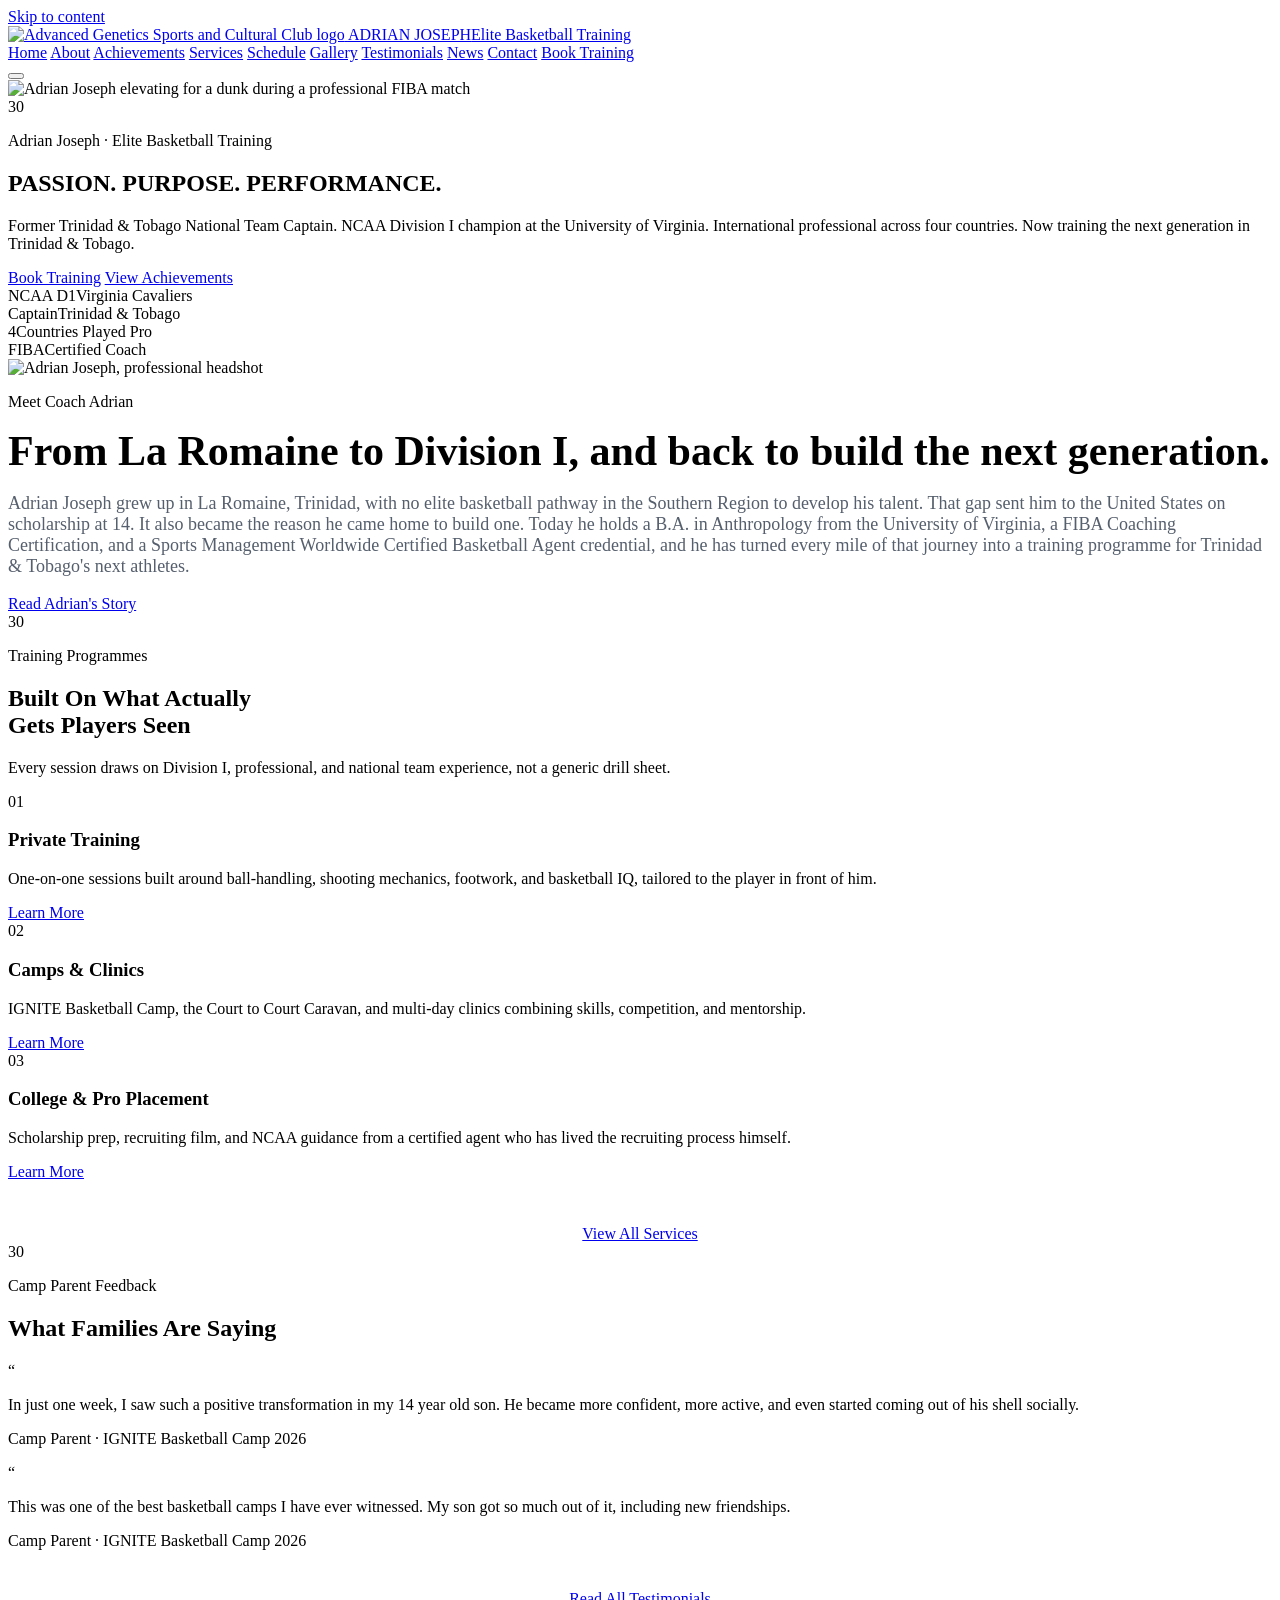
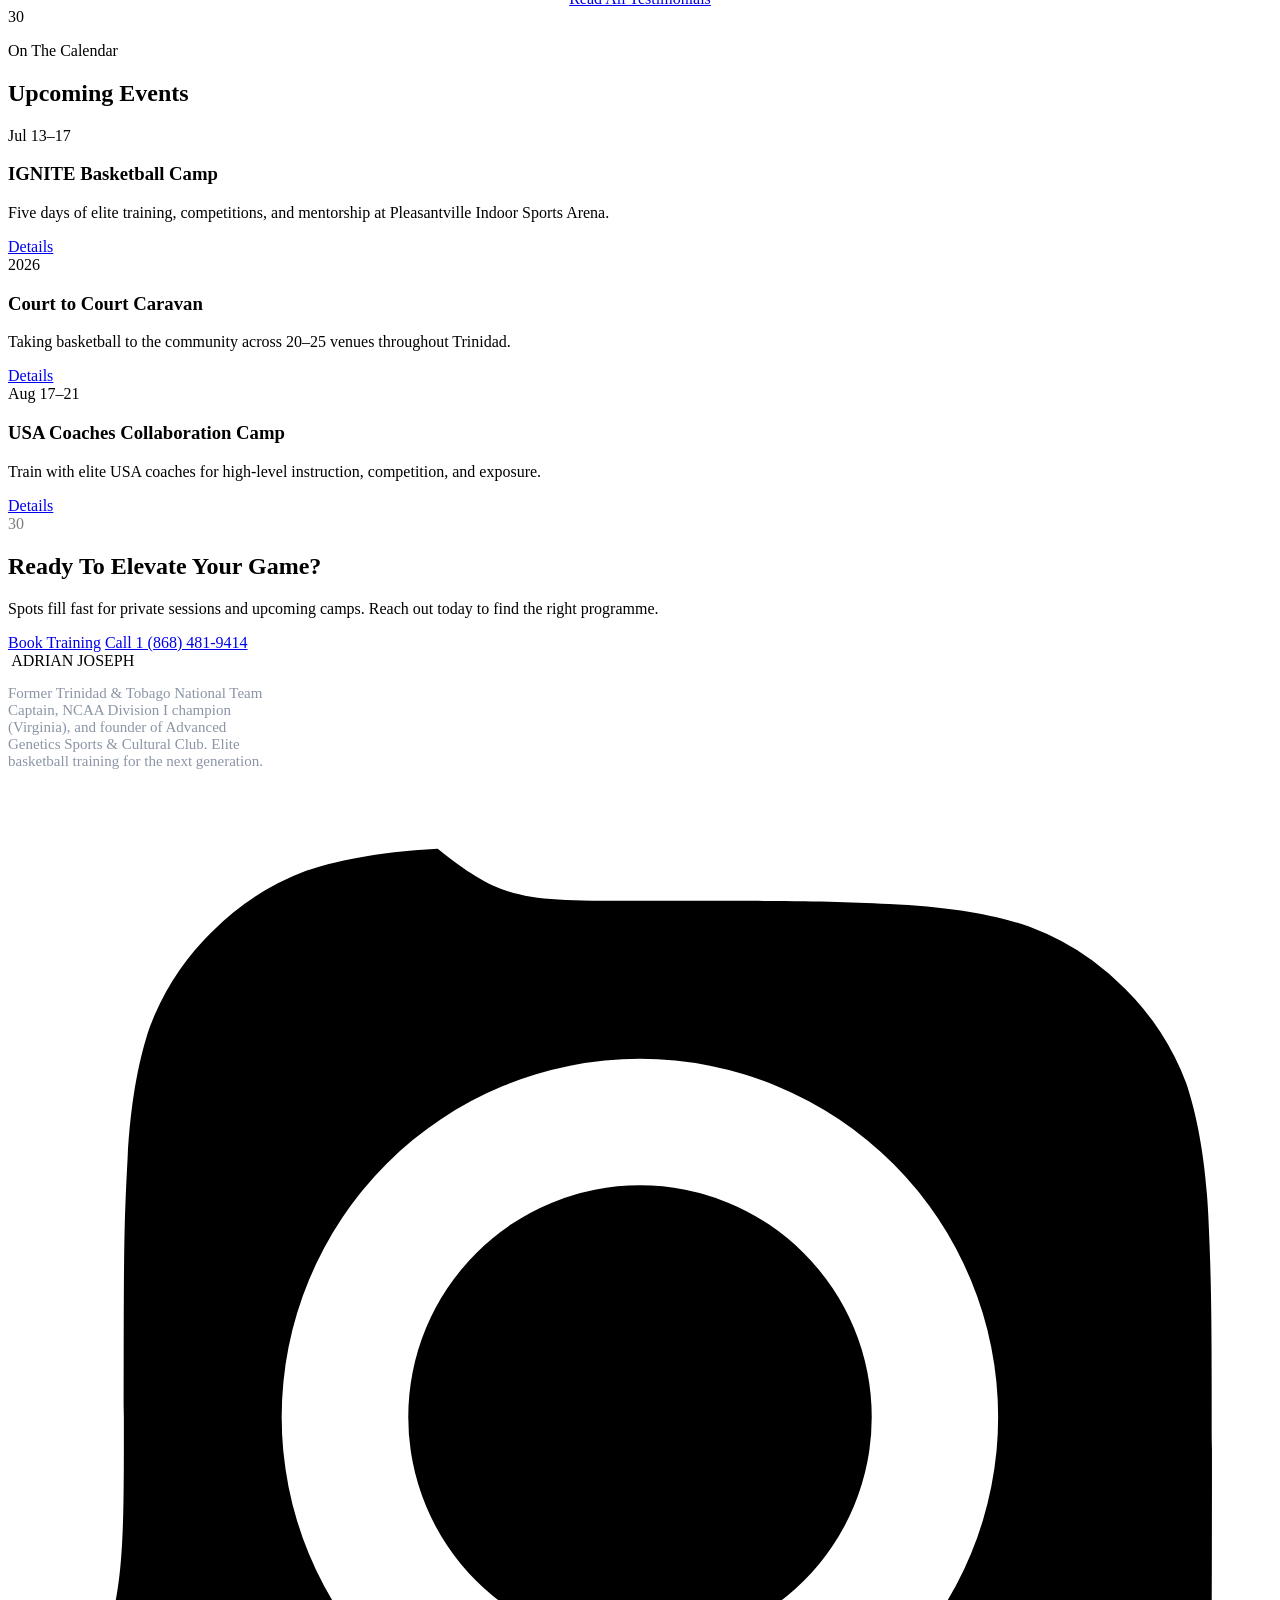
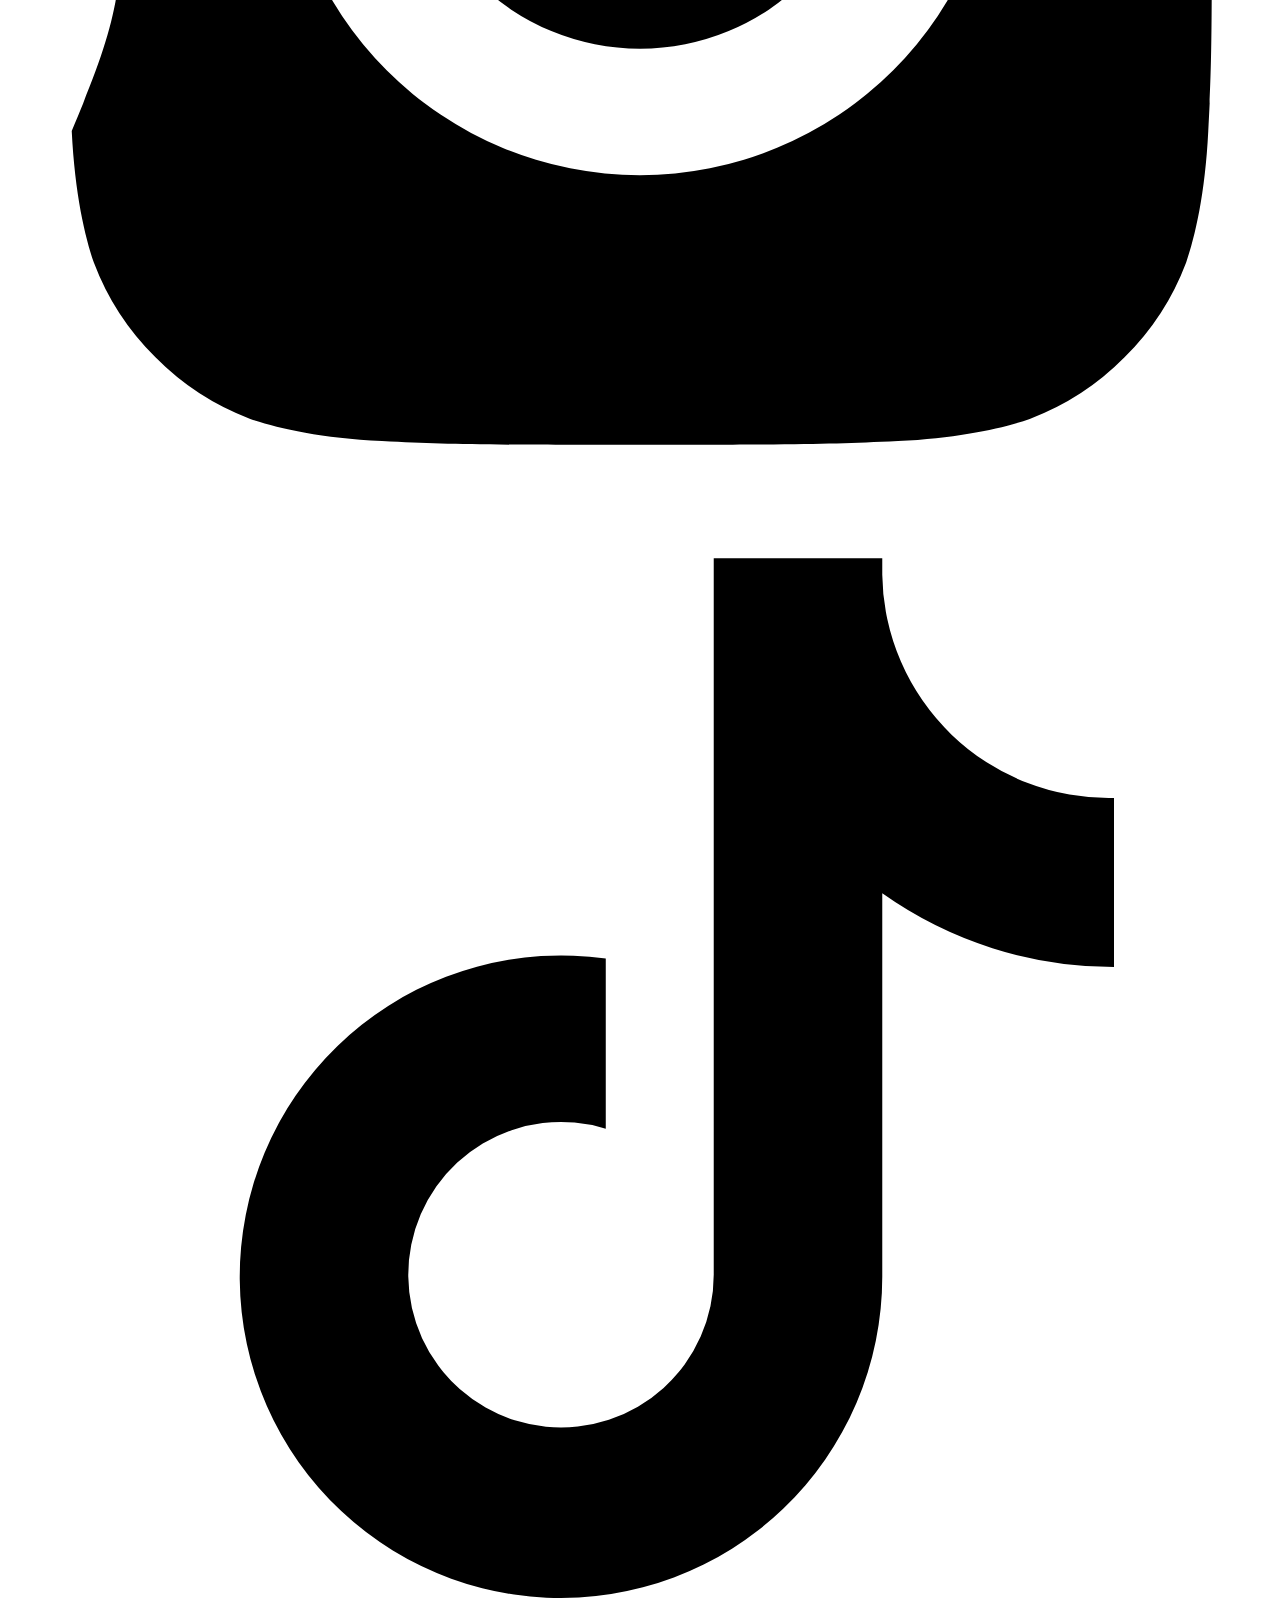
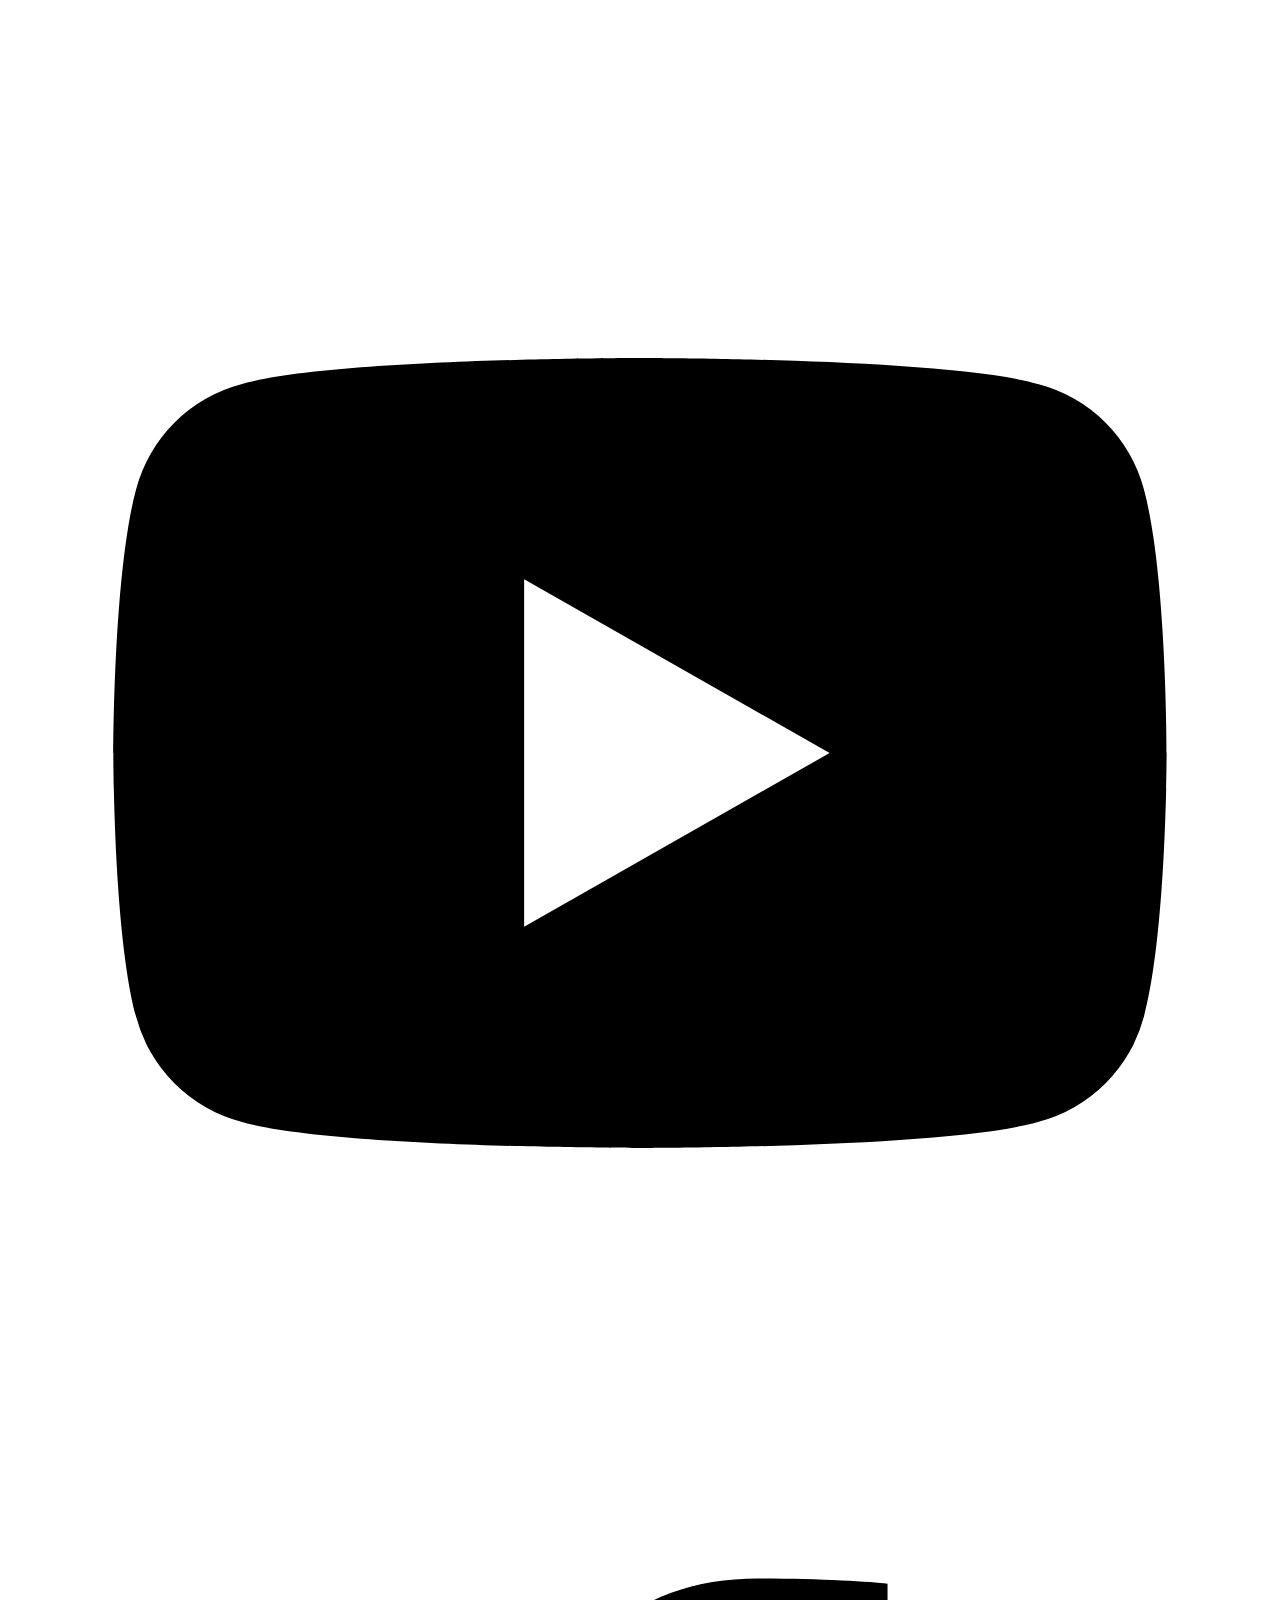
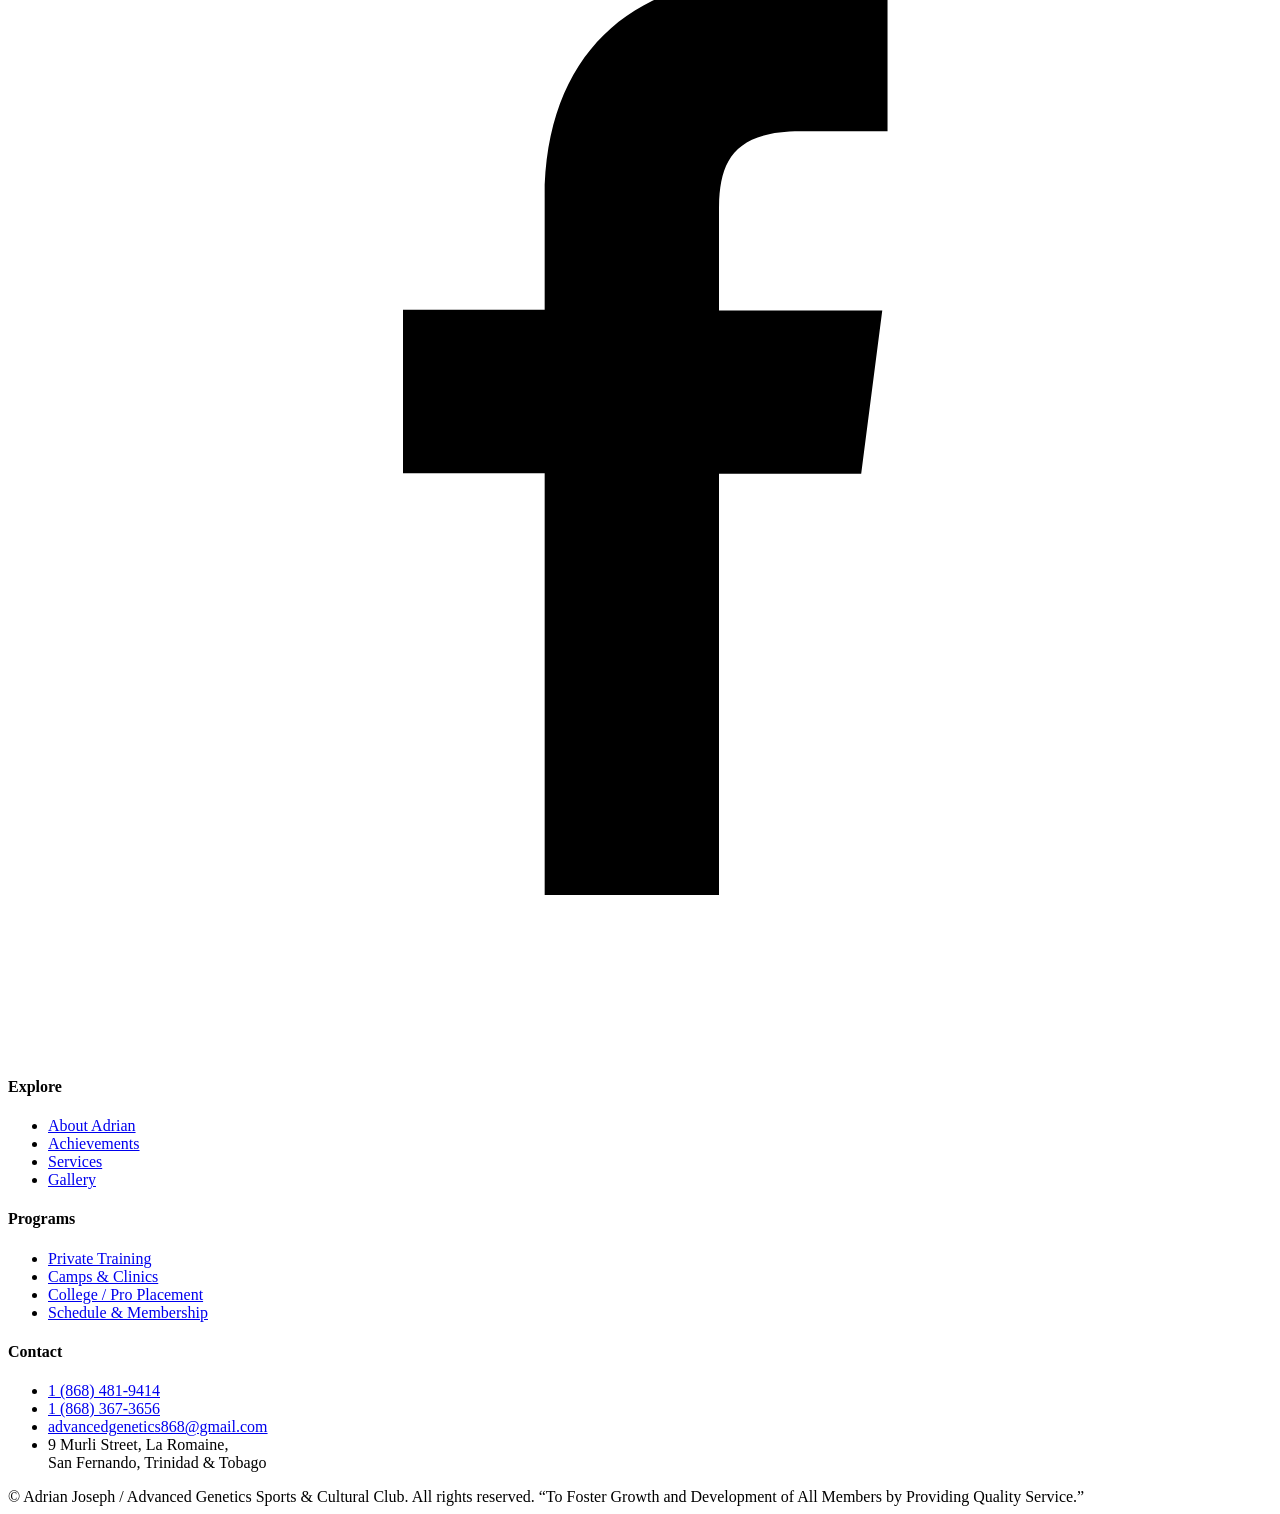
==== index.html @ 74b4dbbd "Add files via upload" ====
<!DOCTYPE html>
<html lang="en">
<head>
<meta charset="UTF-8">
<meta name="viewport" content="width=device-width, initial-scale=1.0">
<title>Home | Adrian Joseph — Elite Basketball Training</title>
<meta name="description" content="Adrian Joseph — former Trinidad & Tobago National Team Captain, NCAA Division I champion, and elite basketball trainer in Trinidad & Tobago. Private training, camps, and college/pro placement.">
<meta property="og:title" content="Home | Adrian Joseph">
<meta property="og:description" content="Adrian Joseph — former Trinidad & Tobago National Team Captain, NCAA Division I champion, and elite basketball trainer in Trinidad & Tobago. Private training, camps, and college/pro placement.">
<meta property="og:image" content="images/hero/hero-main.jpg">
<meta property="og:type" content="website">
<meta name="theme-color" content="#0a1526">
<link rel="icon" type="image/png" href="images/logo/favicon.png">
<link rel="preconnect" href="https://fonts.googleapis.com">
<link rel="preconnect" href="https://fonts.gstatic.com" crossorigin>
<link href="https://fonts.googleapis.com/css2?family=Anton&family=Barlow:wght@400;500;600;700&family=Barlow+Condensed:wght@500;600;700&display=swap" rel="stylesheet">
<link rel="stylesheet" href="css/style.css">
</head>
<body class="">
<a class="skip-link" href="#main">Skip to content</a>
<header class="site-header">
  <nav class="nav">
    <a href="index.html" class="brand">
      <span class="brand-badge"><img src="images/logo/ag-icon.png" alt="Advanced Genetics Sports and Cultural Club logo"></span>
      <span class="brand-text"><span class="name">ADRIAN JOSEPH</span><span class="role">Elite Basketball Training</span></span>
    </a>
    <div class="nav-links">
      <a href="index.html" class="active">Home</a>
<a href="about.html" class="">About</a>
<a href="achievements.html" class="">Achievements</a>
<a href="services.html" class="">Services</a>
<a href="schedule.html" class="">Schedule</a>
<a href="gallery.html" class="">Gallery</a>
<a href="testimonials.html" class="">Testimonials</a>
<a href="news.html" class="">News</a>
<a href="contact.html" class="">Contact</a>

      <a href="contact.html" class="nav-cta">Book Training</a>
    </div>
    <button class="nav-toggle" aria-label="Toggle menu" aria-expanded="false"><span></span><span></span><span></span></button>
  </nav>
</header>

<main id="main">

<section class="hero">
  <div class="hero-media"><img src="images/hero/hero-main.jpg" alt="Adrian Joseph elevating for a dunk during a professional FIBA match" loading="eager"></div>
  <div class="hero-scrim"></div>
  <span class="hero-jersey" aria-hidden="true">30</span>
  <div class="hero-inner">
    <p class="eyebrow hero-eyebrow">Adrian Joseph &middot; Elite Basketball Training</p>
    <h1 class="hero-title">
      <span>PASSION.</span>
      <span>PURPOSE.</span>
      <span>PERFORMANCE.</span>
    </h1>
    <p class="hero-sub">Former Trinidad &amp; Tobago National Team Captain. NCAA Division I champion at the University of Virginia. International professional across four countries. Now training the next generation in Trinidad &amp; Tobago.</p>
    <div class="hero-actions">
      <a href="contact.html" class="btn btn-primary">Book Training</a>
      <a href="achievements.html" class="btn btn-ghost">View Achievements</a>
    </div>
  </div>
</section>

<div class="stat-strip section-dark">
  <div><span class="stat-num">NCAA D1</span><span class="stat-label">Virginia Cavaliers</span></div>
  <div><span class="stat-num">Captain</span><span class="stat-label">Trinidad &amp; Tobago</span></div>
  <div><span class="stat-num">4</span><span class="stat-label">Countries Played Pro</span></div>
  <div><span class="stat-num">FIBA</span><span class="stat-label">Certified Coach</span></div>
</div>

<section class="section section-cream">
  <div class="container">
    <div class="two-col">
      <div class="img-frame reveal">
        <img src="images/profile/headshot.jpg" alt="Adrian Joseph, professional headshot">
      </div>
      <div class="reveal">
        <p class="eyebrow">Meet Coach Adrian</p>
        <h2 style="font-size:clamp(28px,4vw,42px);color:var(--navy);margin:12px 0 18px;">From La Romaine to Division I, and back to build the next generation.</h2>
        <p style="color:#565f6d;font-size:18px;">Adrian Joseph grew up in La Romaine, Trinidad, with no elite basketball pathway in the Southern Region to develop his talent. That gap sent him to the United States on scholarship at 14. It also became the reason he came home to build one. Today he holds a B.A. in Anthropology from the University of Virginia, a FIBA Coaching Certification, and a Sports Management Worldwide Certified Basketball Agent credential, and he has turned every mile of that journey into a training programme for Trinidad &amp; Tobago's next athletes.</p>
        <a href="about.html" class="btn btn-dark" style="margin-top:10px;">Read Adrian's Story</a>
      </div>
    </div>
  </div>
</section>

<section class="section section-white">
  <div class="container">
    <div class="section-head">
      <span class="watermark30" aria-hidden="true">30</span>
      <p class="eyebrow">Training Programmes</p>
      <h2>Built On What Actually<br>Gets Players Seen</h2>
      <p class="section-lede">Every session draws on Division I, professional, and national team experience, not a generic drill sheet.</p>
    </div>
    <div class="grid grid-3 reveal-stagger">
      <div class="card">
        <span class="card-num">01</span>
        <h3>Private Training</h3>
        <p>One-on-one sessions built around ball-handling, shooting mechanics, footwork, and basketball IQ, tailored to the player in front of him.</p>
        <a href="services.html#private" class="card-link">Learn More</a>
      </div>
      <div class="card">
        <span class="card-num">02</span>
        <h3>Camps &amp; Clinics</h3>
        <p>IGNITE Basketball Camp, the Court to Court Caravan, and multi-day clinics combining skills, competition, and mentorship.</p>
        <a href="services.html#camps" class="card-link">Learn More</a>
      </div>
      <div class="card">
        <span class="card-num">03</span>
        <h3>College &amp; Pro Placement</h3>
        <p>Scholarship prep, recruiting film, and NCAA guidance from a certified agent who has lived the recruiting process himself.</p>
        <a href="services.html#placement" class="card-link">Learn More</a>
      </div>
    </div>
    <div style="text-align:center;margin-top:44px;">
      <a href="services.html" class="btn btn-primary">View All Services</a>
    </div>
  </div>
</section>

<section class="section section-dark">
  <div class="container">
    <div class="section-head center">
      <span class="watermark30" aria-hidden="true" style="right:50%;transform:translateX(50%);">30</span>
      <p class="eyebrow on-dark">Camp Parent Feedback</p>
      <h2>What Families Are Saying</h2>
    </div>
    <div class="grid grid-2 reveal-stagger">
      <div class="quote-card">
        <span class="mark">&ldquo;</span>
        <p class="quote">In just one week, I saw such a positive transformation in my 14 year old son. He became more confident, more active, and even started coming out of his shell socially.</p>
        <p class="attrib">Camp Parent &middot; IGNITE Basketball Camp 2026</p>
      </div>
      <div class="quote-card">
        <span class="mark">&ldquo;</span>
        <p class="quote">This was one of the best basketball camps I have ever witnessed. My son got so much out of it, including new friendships.</p>
        <p class="attrib">Camp Parent &middot; IGNITE Basketball Camp 2026</p>
      </div>
    </div>
    <div style="text-align:center;margin-top:40px;">
      <a href="testimonials.html" class="btn btn-ghost">Read All Testimonials</a>
    </div>
  </div>
</section>

<section class="section section-cream">
  <div class="container">
    <div class="section-head">
      <span class="watermark30" aria-hidden="true">30</span>
      <p class="eyebrow">On The Calendar</p>
      <h2>Upcoming Events</h2>
    </div>
    <div class="grid grid-3 reveal-stagger">
      <div class="card">
        <span class="card-num">Jul 13&ndash;17</span>
        <h3>IGNITE Basketball Camp</h3>
        <p>Five days of elite training, competitions, and mentorship at Pleasantville Indoor Sports Arena.</p>
        <a href="news.html" class="card-link">Details</a>
      </div>
      <div class="card">
        <span class="card-num">2026</span>
        <h3>Court to Court Caravan</h3>
        <p>Taking basketball to the community across 20&ndash;25 venues throughout Trinidad.</p>
        <a href="news.html" class="card-link">Details</a>
      </div>
      <div class="card">
        <span class="card-num">Aug 17&ndash;21</span>
        <h3>USA Coaches Collaboration Camp</h3>
        <p>Train with elite USA coaches for high-level instruction, competition, and exposure.</p>
        <a href="news.html" class="card-link">Details</a>
      </div>
    </div>
  </div>
</section>

<section class="cta-band">
  <span class="hero-jersey" style="opacity:0.5;" aria-hidden="true">30</span>
  <div class="container" style="position:relative;z-index:1;">
    <h2>Ready To Elevate Your Game?</h2>
    <p>Spots fill fast for private sessions and upcoming camps. Reach out today to find the right programme.</p>
    <div class="cta-actions">
      <a href="contact.html" class="btn btn-primary">Book Training</a>
      <a href="tel:18684819414" class="btn btn-ghost">Call 1 (868) 481-9414</a>
    </div>
  </div>
</section>
</main>
<footer class="site-footer">
  <div class="container">
    <div class="footer-grid">
      <div>
        <div class="footer-brand-line">
          <span class="brand-badge"><img src="images/logo/ag-icon.png" alt=""></span>
          <span>ADRIAN JOSEPH</span>
        </div>
        <p style="max-width:34ch;color:#8b95a6;font-size:15px;">Former Trinidad &amp; Tobago National Team Captain, NCAA Division I champion (Virginia), and founder of Advanced Genetics Sports &amp; Cultural Club. Elite basketball training for the next generation.</p>
        <div class="social-row"><a href="https://www.instagram.com/adrianjosephelite?igsh=cnZwNXZ4cWgxaGww&utm_source=qr" target="_blank" rel="noopener" aria-label="instagram_personal"><svg viewBox="0 0 24 24"><path d="M12 2.2c3.2 0 3.6 0 4.9.07 1.2.06 2 .25 2.5.42a5 5 0 0 1 1.8 1.17 5 5 0 0 1 1.17 1.8c.17.5.36 1.3.42 2.5.06 1.3.07 1.7.07 4.9s0 3.6-.07 4.9c-.06 1.2-.25 2-.42 2.5a5 5 0 0 1-1.17 1.8 5 5 0 0 1-1.8 1.17c-.5.17-1.3.36-2.5.42-1.3.06-1.7.07-4.9.07s-3.6 0-4.9-.07c-1.2-.06-2-.25-2.5-.42a5 5 0 0 1-1.8-1.17 5 5 0 0 1-1.17-1.8c-.17-.5-.36-1.3-.42-2.5C2.21 15.6 2.2 15.2 2.2 12s0-3.6.07-4.9c.06-1.2.25-2 .42-2.5a5 5 0 0 1 1.17-1.8A5 5 0 0 1 5.66 1.63c.5-.17 1.3-.36 2.5-.42C9.4 2.21 9.8 2.2 12 2.2Zm0 3a6.8 6.8 0 1 0 0 13.6 6.8 6.8 0 0 0 0-13.6Zm0 11.2a4.4 4.4 0 1 1 0-8.8 4.4 4.4 0 0 1 0 8.8Zm7-11.4a1.59 1.59 0 1 1-3.18 0 1.59 1.59 0 0 1 3.18 0Z"/></svg></a><a href="https://www.tiktok.com/@adrianjosephelite?_r=1&_t=ZS-98m241reOur" target="_blank" rel="noopener" aria-label="tiktok"><svg viewBox="0 0 24 24"><path d="M16.6 2h-3.2v13.6a2.9 2.9 0 1 1-2.05-2.77V9.6a6.1 6.1 0 1 0 5.25 6.03V8.36a7.6 7.6 0 0 0 4.4 1.4V6.55a4.3 4.3 0 0 1-4.4-4.24Z"/></svg></a><a href="https://youtube.com/@adrianjoseph30?si=adlhOmzxjAE3vpNb" target="_blank" rel="noopener" aria-label="youtube"><svg viewBox="0 0 24 24"><path d="M22 12s0-3.4-.43-5a2.8 2.8 0 0 0-2-2C17.9 4.5 12 4.5 12 4.5s-5.9 0-7.57.5a2.8 2.8 0 0 0-2 2C2 8.6 2 12 2 12s0 3.4.43 5a2.8 2.8 0 0 0 2 2C6.1 19.5 12 19.5 12 19.5s5.9 0 7.57-.5a2.8 2.8 0 0 0 2-2c.43-1.6.43-5 .43-5ZM9.8 15.3V8.7l5.8 3.3-5.8 3.3Z"/></svg></a><a href="https://www.facebook.com/adrian.joseph.9406/" target="_blank" rel="noopener" aria-label="facebook"><svg viewBox="0 0 24 24"><path d="M13.5 21v-8h2.7l.4-3.1h-3.1V8c0-.9.25-1.5 1.55-1.5H16.7V3.7C16.4 3.66 15.4 3.6 14.24 3.6c-2.4 0-4.05 1.47-4.05 4.16v2.13H7.5v3.1h2.69V21Z"/></svg></a></div>
      </div>
      <div>
        <h4>Explore</h4>
        <ul>
          <li><a href="about.html">About Adrian</a></li>
          <li><a href="achievements.html">Achievements</a></li>
          <li><a href="services.html">Services</a></li>
          <li><a href="gallery.html">Gallery</a></li>
        </ul>
      </div>
      <div>
        <h4>Programs</h4>
        <ul>
          <li><a href="services.html#private">Private Training</a></li>
          <li><a href="services.html#camps">Camps &amp; Clinics</a></li>
          <li><a href="services.html#placement">College / Pro Placement</a></li>
          <li><a href="schedule.html">Schedule &amp; Membership</a></li>
        </ul>
      </div>
      <div>
        <h4>Contact</h4>
        <ul>
          <li><a href="tel:18684819414">1 (868) 481-9414</a></li>
          <li><a href="tel:18683673656">1 (868) 367-3656</a></li>
          <li><a href="mailto:advancedgenetics868@gmail.com">advancedgenetics868@gmail.com</a></li>
          <li>9 Murli Street, La Romaine,<br>San Fernando, Trinidad &amp; Tobago</li>
        </ul>
      </div>
    </div>
    <div class="footer-bottom">
      <span>&copy; <span class="js-year"></span> Adrian Joseph / Advanced Genetics Sports &amp; Cultural Club. All rights reserved.</span>
      <span>&ldquo;To Foster Growth and Development of All Members by Providing Quality Service.&rdquo;</span>
    </div>
  </div>
</footer>
<script src="js/main.js"></script>
</body>
</html>
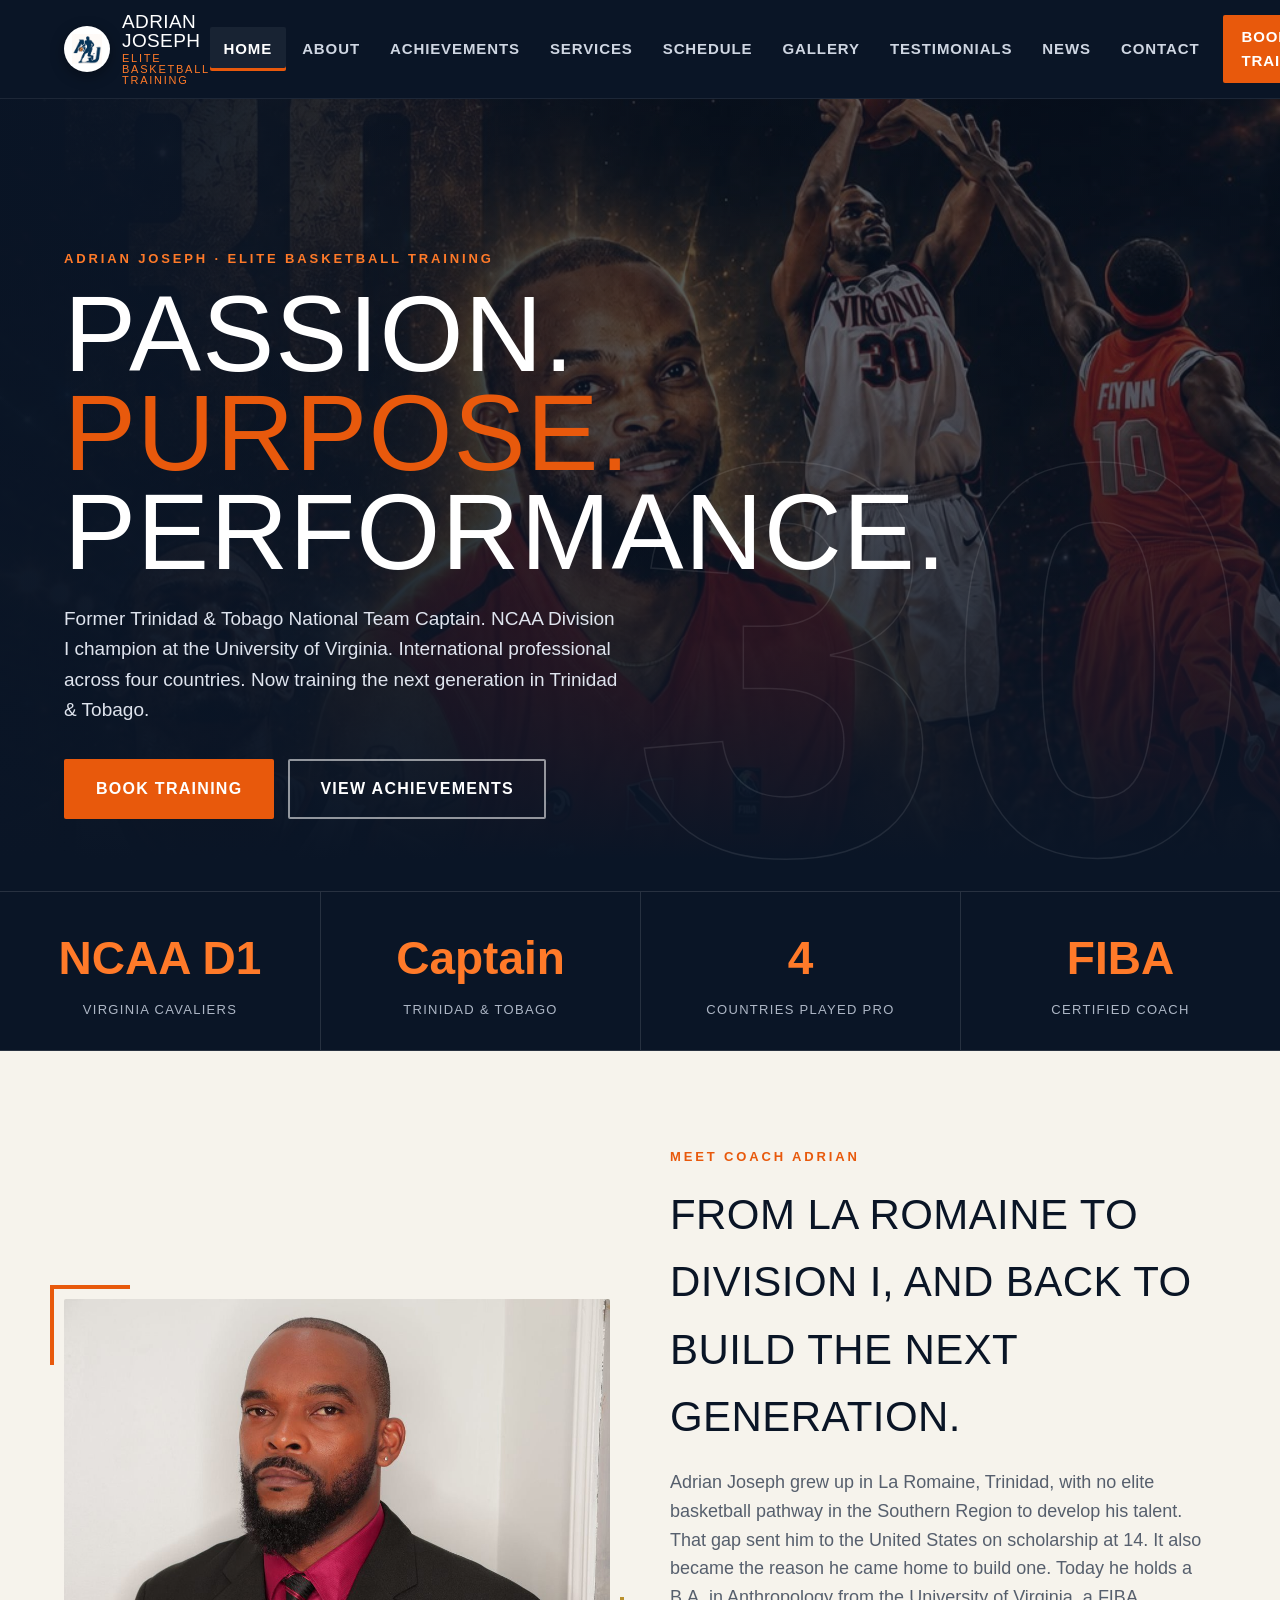
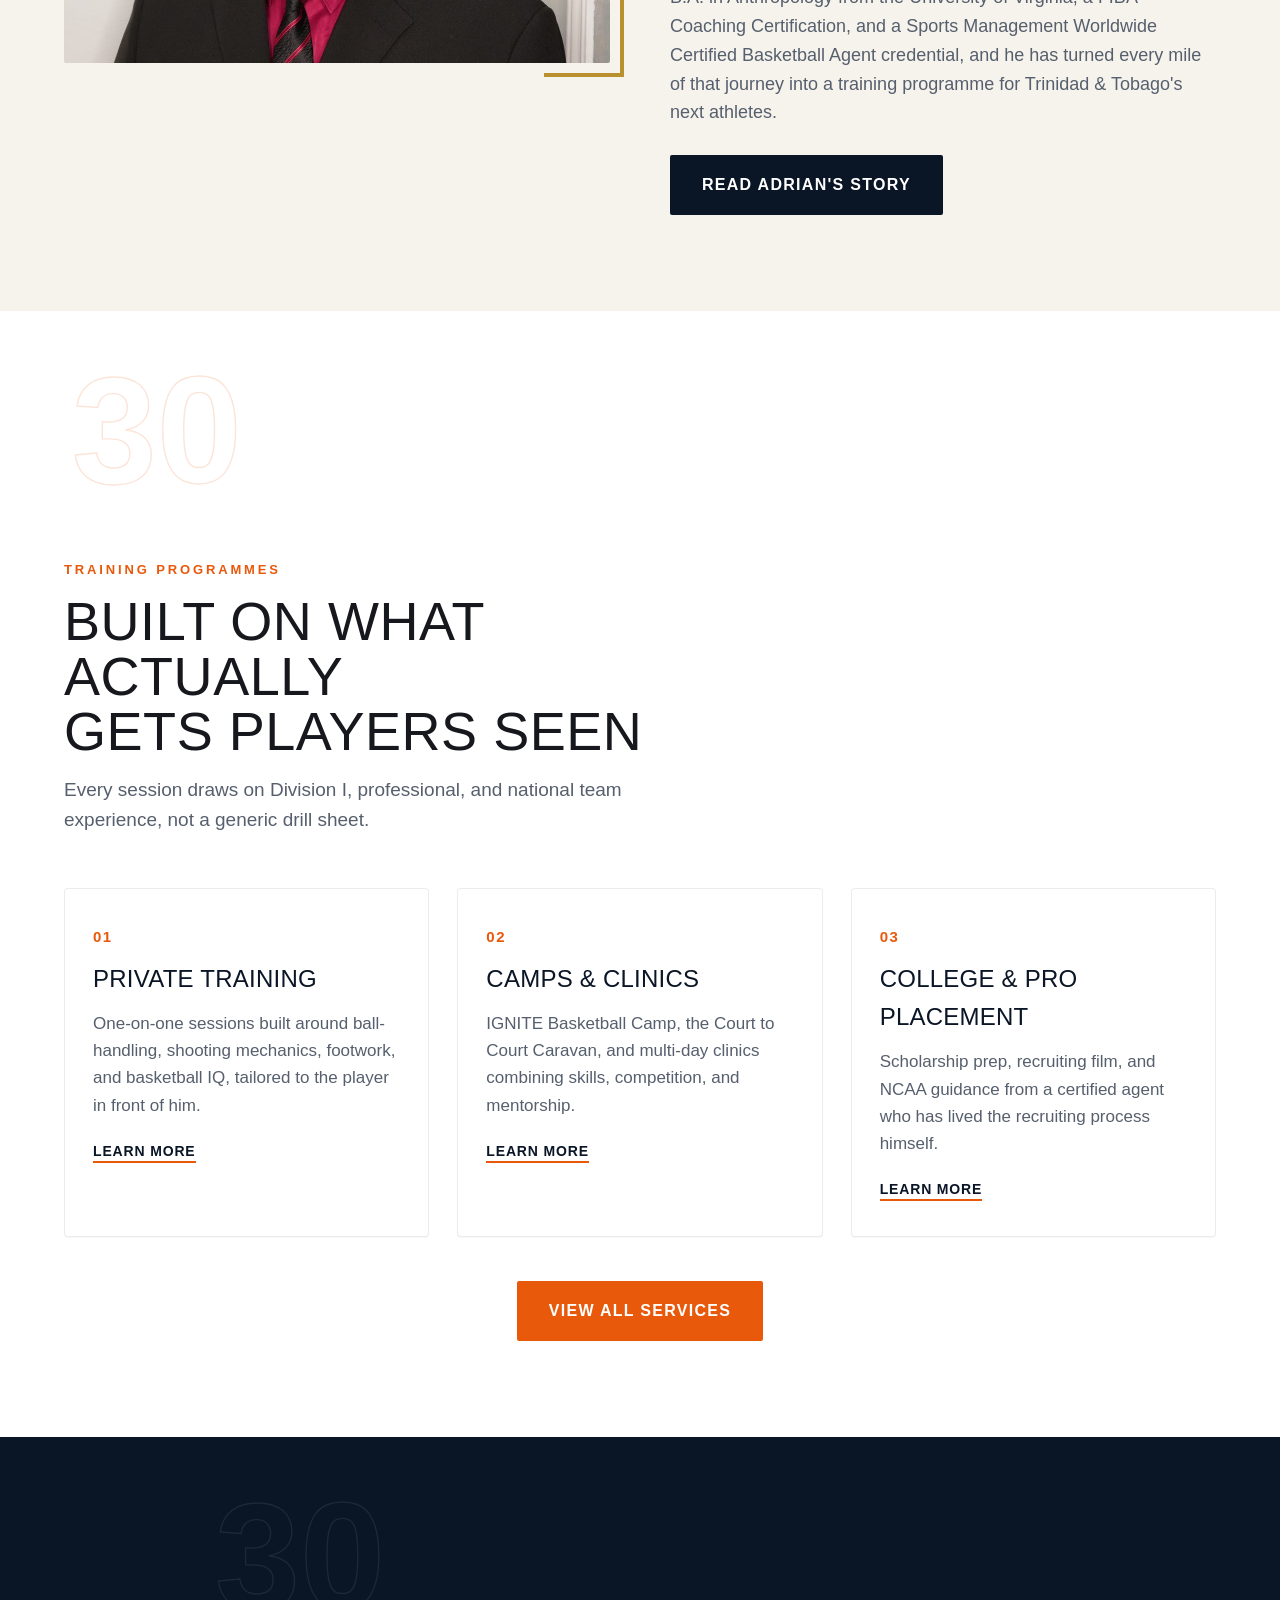
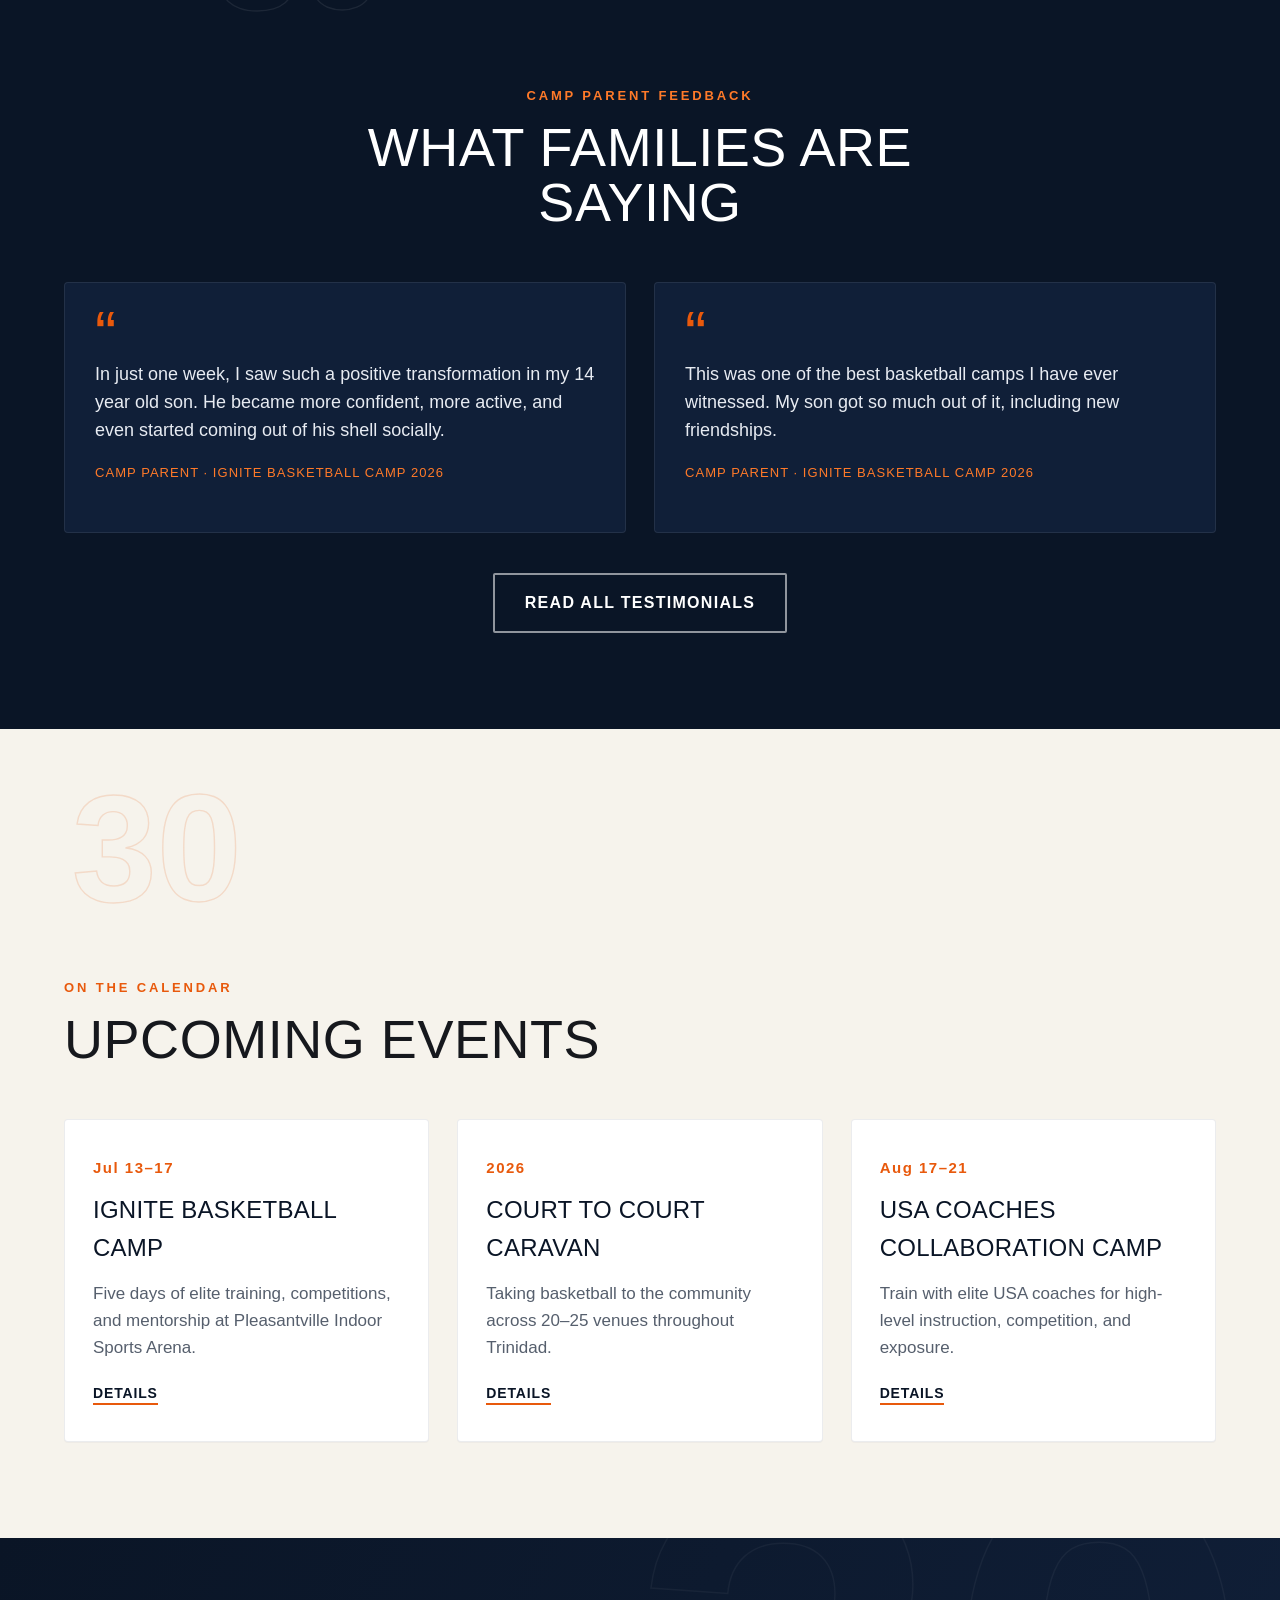
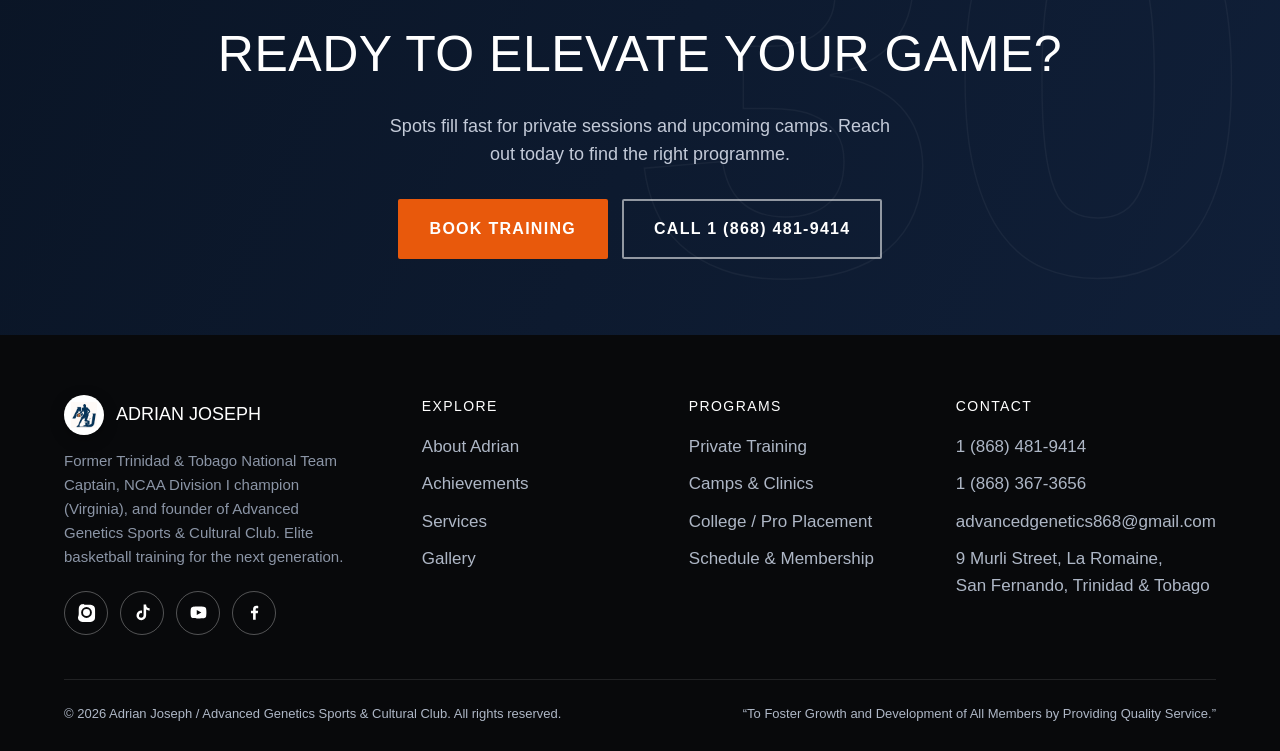
==== commit f291ef2d: "Add files via upload" ====
--- a/index.html
+++ b/index.html
@@ -21,7 +21,7 @@
 <header class="site-header">
   <nav class="nav">
     <a href="index.html" class="brand">
-      <span class="brand-badge"><img src="images/logo/ag-icon.png" alt="Advanced Genetics Sports and Cultural Club logo"></span>
+      <span class="brand-badge"><img src="images/logo/ajoseph-icon.png" alt="Adrian Joseph logo"></span>
       <span class="brand-text"><span class="name">ADRIAN JOSEPH</span><span class="role">Elite Basketball Training</span></span>
     </a>
     <div class="nav-links">
@@ -191,7 +191,7 @@
     <div class="footer-grid">
       <div>
         <div class="footer-brand-line">
-          <span class="brand-badge"><img src="images/logo/ag-icon.png" alt=""></span>
+          <span class="brand-badge"><img src="images/logo/ajoseph-icon.png" alt=""></span>
           <span>ADRIAN JOSEPH</span>
         </div>
         <p style="max-width:34ch;color:#8b95a6;font-size:15px;">Former Trinidad &amp; Tobago National Team Captain, NCAA Division I champion (Virginia), and founder of Advanced Genetics Sports &amp; Cultural Club. Elite basketball training for the next generation.</p>
--- a/css/style.css
+++ b/css/style.css
@@ -0,0 +1,446 @@
+/* ============================================================
+   ADRIAN JOSEPH — ELITE BASKETBALL TRAINING & CONSULTING
+   Design tokens: court navy, jersey orange, medal gold
+   Display face: Anton (poster-bold) / Body: Barlow / Data: Barlow Condensed
+   Signature motif: the number 30 — his jersey number at UVA and
+   for Trinidad & Tobago, watermarked behind section headers.
+   ============================================================ */
+
+:root{
+  --navy: #0a1526;
+  --navy-2: #101f38;
+  --navy-3: #16294a;
+  --orange: #E8590C;
+  --orange-light: #FF7A29;
+  --gold: #B9902E;
+  --gold-light: #D4AF5A;
+  --cream: #F6F3EC;
+  --black: #08090b;
+  --ink: #16181d;
+  --line: rgba(255,255,255,0.12);
+  --line-dark: rgba(10,21,38,0.12);
+  --max: 1200px;
+  --radius: 4px;
+  --shadow: 0 20px 50px -20px rgba(0,0,0,0.5);
+  --ease: cubic-bezier(.22,.68,0,1);
+}
+
+*,*::before,*::after{ box-sizing:border-box; }
+html{ scroll-behavior:smooth; }
+@media (prefers-reduced-motion: reduce){
+  html{ scroll-behavior:auto; }
+  *,*::before,*::after{ animation-duration:0.01ms !important; animation-iteration-count:1 !important; transition-duration:0.01ms !important; scroll-behavior:auto !important; }
+}
+
+body{
+  margin:0;
+  background:var(--cream);
+  color:var(--ink);
+  font-family:'Barlow',-apple-system,BlinkMacSystemFont,'Segoe UI',sans-serif;
+  font-size:17px;
+  line-height:1.6;
+  -webkit-font-smoothing:antialiased;
+}
+
+img{ max-width:100%; display:block; }
+a{ color:inherit; text-decoration:none; }
+ul{ margin:0; padding:0; list-style:none; }
+h1,h2,h3,h4{ margin:0; font-family:'Anton',sans-serif; font-weight:400; letter-spacing:0.01em; text-transform:uppercase; }
+p{ margin:0 0 1em; }
+.container{ max-width:var(--max); margin:0 auto; padding:0 24px; }
+
+/* ---- Utility type ---- */
+.eyebrow{
+  font-family:'Barlow Condensed',sans-serif;
+  font-weight:700;
+  letter-spacing:0.22em;
+  text-transform:uppercase;
+  font-size:13px;
+  color:var(--orange);
+}
+.eyebrow.on-dark{ color:var(--orange-light); }
+.stat-num{ font-family:'Barlow Condensed',sans-serif; font-weight:700; }
+
+/* ============ SKIP LINK / FOCUS ============ */
+.skip-link{
+  position:absolute; left:-999px; top:0; background:var(--orange); color:#fff;
+  padding:12px 20px; z-index:999; font-family:'Barlow Condensed',sans-serif; font-weight:700; letter-spacing:.05em;
+}
+.skip-link:focus{ left:12px; top:12px; }
+a:focus-visible, button:focus-visible, input:focus-visible, textarea:focus-visible{
+  outline:3px solid var(--gold-light); outline-offset:2px;
+}
+
+/* ============ HEADER / NAV ============ */
+.site-header{
+  position:sticky; top:0; z-index:200;
+  background:var(--navy);
+  border-bottom:1px solid rgba(255,255,255,0.08);
+}
+.nav{
+  display:flex; align-items:center; justify-content:space-between;
+  max-width:var(--max); margin:0 auto; padding:12px 24px;
+}
+.brand{ display:flex; align-items:center; gap:12px; }
+.brand-badge{
+  width:46px; height:46px; border-radius:50%; background:#fff;
+  display:flex; align-items:center; justify-content:center; overflow:hidden;
+  flex:none; box-shadow:0 4px 14px rgba(0,0,0,0.35);
+}
+.brand-badge img{ width:66%; height:66%; object-fit:contain; }
+.brand-text{ display:flex; flex-direction:column; line-height:1; }
+.brand-text .name{ font-family:'Anton',sans-serif; color:#fff; font-size:19px; letter-spacing:0.02em; }
+.brand-text .role{ font-family:'Barlow Condensed',sans-serif; color:var(--orange-light); font-size:11px; letter-spacing:0.16em; text-transform:uppercase; margin-top:3px; }
+
+.nav-links{ display:flex; align-items:center; gap:2px; }
+.nav-links a{
+  font-family:'Barlow Condensed',sans-serif; font-weight:600; font-size:15px;
+  letter-spacing:0.06em; text-transform:uppercase; color:#cfd6e2;
+  padding:10px 14px; border-radius:2px; transition:color .2s var(--ease), background .2s var(--ease);
+}
+.nav-links a:hover, .nav-links a.active{ color:#fff; background:rgba(255,255,255,0.06); }
+.nav-links a.active{ box-shadow:inset 0 -3px 0 var(--orange); }
+.nav-cta{
+  margin-left:8px; background:var(--orange); color:#fff !important; padding:10px 18px !important;
+  border-radius:2px;
+}
+.nav-cta:hover{ background:var(--orange-light); }
+
+.nav-toggle{
+  display:none; background:none; border:0; width:42px; height:42px; cursor:pointer;
+  flex-direction:column; align-items:center; justify-content:center; gap:5px;
+}
+.nav-toggle span{ display:block; width:24px; height:2px; background:#fff; transition:transform .25s var(--ease), opacity .25s var(--ease); }
+.nav-toggle.open span:nth-child(1){ transform:translateY(7px) rotate(45deg); }
+.nav-toggle.open span:nth-child(2){ opacity:0; }
+.nav-toggle.open span:nth-child(3){ transform:translateY(-7px) rotate(-45deg); }
+
+@media (max-width: 900px){
+  .nav-toggle{ display:flex; }
+  .nav-links{
+    position:absolute; top:100%; left:0; right:0; background:var(--navy);
+    flex-direction:column; align-items:stretch; gap:0; padding:8px 16px 18px;
+    max-height:0; overflow:hidden; transition:max-height .3s var(--ease);
+    border-bottom:1px solid rgba(255,255,255,0.08);
+  }
+  .nav-links.open{ max-height:600px; }
+  .nav-links a{ padding:13px 8px; border-bottom:1px solid rgba(255,255,255,0.06); }
+  .nav-links a.active{ box-shadow:none; border-left:3px solid var(--orange); }
+  .nav-cta{ margin:10px 8px 0; text-align:center; }
+}
+
+/* ============ BUTTONS ============ */
+.btn{
+  display:inline-flex; align-items:center; justify-content:center; gap:8px;
+  font-family:'Barlow Condensed',sans-serif; font-weight:700; font-size:16px;
+  letter-spacing:0.08em; text-transform:uppercase; padding:15px 30px;
+  border-radius:2px; border:2px solid transparent; cursor:pointer; transition:all .22s var(--ease);
+}
+.btn-primary{ background:var(--orange); color:#fff; }
+.btn-primary:hover{ background:var(--orange-light); transform:translateY(-2px); box-shadow:0 10px 24px -8px rgba(232,89,12,0.6); }
+.btn-ghost{ background:transparent; border-color:rgba(255,255,255,0.55); color:#fff; }
+.btn-ghost:hover{ border-color:#fff; background:rgba(255,255,255,0.08); }
+.btn-dark{ background:var(--navy); color:#fff; }
+.btn-dark:hover{ background:var(--navy-3); transform:translateY(-2px); }
+.btn-gold{ background:var(--gold); color:#fff; }
+.btn-gold:hover{ background:var(--gold-light); }
+.btn-block{ width:100%; }
+
+/* ============ HERO (home) ============ */
+.hero{
+  position:relative; min-height:88vh; display:flex; align-items:flex-end;
+  background:var(--navy); overflow:hidden;
+}
+.hero-media{ position:absolute; inset:0; }
+.hero-media img{ width:100%; height:100%; object-fit:cover; object-position:50% 15%; opacity:0.62; }
+.hero-scrim{
+  position:absolute; inset:0;
+  background:
+    linear-gradient(0deg, var(--navy) 4%, rgba(10,21,38,0.55) 42%, rgba(10,21,38,0.25) 68%),
+    linear-gradient(100deg, rgba(10,21,38,0.92) 10%, rgba(10,21,38,0.25) 55%);
+}
+.hero-inner{ position:relative; z-index:2; padding:120px 24px 72px; max-width:var(--max); margin:0 auto; width:100%; }
+.hero-eyebrow{ color:var(--orange-light); }
+.hero-title{
+  color:#fff; font-size:clamp(46px, 9vw, 108px); line-height:0.92; margin:14px 0 22px;
+}
+.hero-title span{ display:block; opacity:0; transform:translateY(28px); animation:riseIn .8s var(--ease) forwards; }
+.hero-title span:nth-child(1){ animation-delay:.05s; }
+.hero-title span:nth-child(2){ animation-delay:.22s; color:var(--orange); -webkit-text-stroke:0; }
+.hero-title span:nth-child(3){ animation-delay:.39s; }
+@keyframes riseIn{ to{ opacity:1; transform:translateY(0); } }
+.hero-sub{ color:#dfe4ee; max-width:560px; font-size:19px; margin-bottom:34px; }
+.hero-actions{ display:flex; gap:14px; flex-wrap:wrap; }
+.hero-jersey{
+  position:absolute; right:2%; bottom:-6%; font-family:'Barlow Condensed',sans-serif; font-weight:700;
+  font-size:min(46vw,560px); line-height:1; color:transparent; -webkit-text-stroke:1.5px rgba(255,255,255,0.09);
+  z-index:1; pointer-events:none; user-select:none;
+}
+
+/* ============ SECTION SCAFFOLDING ============ */
+section{ position:relative; }
+.section{ padding:96px 0; }
+.section-sm{ padding:64px 0; }
+.section-dark{ background:var(--navy); color:#fff; }
+.section-black{ background:var(--black); color:#fff; }
+.section-cream{ background:var(--cream); }
+.section-white{ background:#fff; }
+.section-head{ max-width:680px; margin-bottom:52px; position:relative; }
+.section-head h2{ font-size:clamp(32px,5vw,54px); margin-top:10px; line-height:1.02; }
+.section-dark .section-head h2, .section-black .section-head h2{ color:#fff; }
+.section-lede{ font-size:19px; color:#565f6d; margin-top:16px; max-width:56ch; }
+.section-dark .section-lede, .section-black .section-lede{ color:#aeb7c6; }
+.section-head.center{ margin-left:auto; margin-right:auto; text-align:center; }
+
+/* signature "30" watermark behind section headers */
+.watermark30{
+  position:absolute; top:-0.35em; right:-0.05em; z-index:0;
+  font-family:'Barlow Condensed',sans-serif; font-weight:700; font-size:9em; line-height:1;
+  color:transparent; -webkit-text-stroke:1.4px rgba(232,89,12,0.16);
+  pointer-events:none; user-select:none;
+}
+.section-dark .watermark30, .section-black .watermark30{ -webkit-text-stroke:1.4px rgba(255,255,255,0.08); }
+.section-head > *{ position:relative; z-index:1; }
+
+/* ============ REVEAL ON SCROLL ============ */
+.reveal{ opacity:0; transform:translateY(24px); transition:opacity .7s var(--ease), transform .7s var(--ease); }
+.reveal.in{ opacity:1; transform:translateY(0); }
+.reveal-stagger > *{ opacity:0; transform:translateY(20px); transition:opacity .6s var(--ease), transform .6s var(--ease); }
+.reveal-stagger.in > *{ opacity:1; transform:translateY(0); }
+.reveal-stagger.in > *:nth-child(1){ transition-delay:.02s; }
+.reveal-stagger.in > *:nth-child(2){ transition-delay:.10s; }
+.reveal-stagger.in > *:nth-child(3){ transition-delay:.18s; }
+.reveal-stagger.in > *:nth-child(4){ transition-delay:.26s; }
+.reveal-stagger.in > *:nth-child(5){ transition-delay:.34s; }
+.reveal-stagger.in > *:nth-child(6){ transition-delay:.42s; }
+
+/* ============ STAT STRIP ============ */
+.stat-strip{
+  display:grid; grid-template-columns:repeat(4,1fr); border-top:1px solid var(--line); border-bottom:1px solid var(--line);
+}
+.stat-strip div{ padding:30px 20px; text-align:center; border-left:1px solid var(--line); }
+.stat-strip div:first-child{ border-left:0; }
+.stat-strip .stat-num{ display:block; font-size:clamp(30px,4vw,46px); color:var(--orange-light); }
+.stat-strip .stat-label{ font-family:'Barlow Condensed',sans-serif; letter-spacing:.1em; text-transform:uppercase; font-size:13px; color:#aeb7c6; margin-top:4px; display:block; }
+@media (max-width:700px){
+  .stat-strip{ grid-template-columns:repeat(2,1fr); }
+  .stat-strip div:nth-child(3){ border-left:0; }
+}
+
+/* ============ CARDS: SERVICES ============ */
+.grid{ display:grid; gap:28px; }
+.grid-3{ grid-template-columns:repeat(3,1fr); }
+.grid-2{ grid-template-columns:repeat(2,1fr); }
+@media (max-width:900px){ .grid-3{ grid-template-columns:1fr 1fr; } }
+@media (max-width:640px){ .grid-3, .grid-2{ grid-template-columns:1fr; } }
+
+.card{
+  background:#fff; border:1px solid rgba(10,21,38,0.08); border-radius:var(--radius);
+  padding:34px 28px; box-shadow:0 1px 0 rgba(10,21,38,0.03); transition:transform .25s var(--ease), box-shadow .25s var(--ease);
+}
+.card:hover{ transform:translateY(-6px); box-shadow:var(--shadow); }
+.card .card-num{ font-family:'Barlow Condensed',sans-serif; font-weight:700; font-size:15px; color:var(--orange); letter-spacing:.1em; }
+.card h3{ font-size:24px; margin:10px 0 12px; color:var(--navy); }
+.card p{ color:#565f6d; margin-bottom:18px; }
+.card .card-link{ font-family:'Barlow Condensed',sans-serif; font-weight:700; letter-spacing:.06em; text-transform:uppercase; font-size:14px; color:var(--navy); border-bottom:2px solid var(--orange); padding-bottom:2px; }
+
+/* dark variant card */
+.card-dark{ background:var(--navy-2); border:1px solid rgba(255,255,255,0.08); }
+.card-dark h3{ color:#fff; }
+.card-dark p{ color:#aeb7c6; }
+
+/* ============ TIMELINE / SCOUTING REPORT (Achievements) ============ */
+.report{ border:1px solid var(--line-dark); border-radius:var(--radius); overflow:hidden; background:#fff; }
+.report-era{ border-bottom:1px solid var(--line-dark); }
+.report-era:last-child{ border-bottom:0; }
+.report-era-head{
+  display:flex; align-items:baseline; gap:16px; padding:22px 28px; background:var(--navy);
+  cursor:pointer; user-select:none;
+}
+.report-era-head h3{ color:#fff; font-size:22px; margin:0; }
+.report-era-head .era-range{ font-family:'Barlow Condensed',sans-serif; color:var(--orange-light); font-weight:600; letter-spacing:.06em; margin-left:auto; font-size:15px; }
+.report-era-body{ padding:6px 28px 26px; }
+.report-row{ display:flex; gap:16px; padding:13px 0; border-top:1px dashed var(--line-dark); }
+.report-row:first-child{ border-top:0; }
+.report-row .bullet{ color:var(--orange); font-family:'Barlow Condensed',sans-serif; font-weight:700; flex:none; }
+.report-row p{ margin:0; color:#33383f; }
+.report-row .highlight{ color:var(--navy); font-weight:600; }
+
+/* ============ TESTIMONIALS ============ */
+.quote-card{
+  background:var(--navy-2); border:1px solid rgba(255,255,255,0.08); border-radius:var(--radius);
+  padding:36px 30px; position:relative; color:#fff;
+}
+.quote-card .mark{ font-family:'Anton',sans-serif; font-size:64px; color:var(--orange); line-height:0.5; display:block; margin-bottom:10px; }
+.quote-card p.quote{ font-size:18px; line-height:1.55; color:#e7ebf2; margin-bottom:18px; }
+.quote-card .attrib{ font-family:'Barlow Condensed',sans-serif; letter-spacing:.08em; text-transform:uppercase; color:var(--orange-light); font-size:13px; }
+
+/* ============ GALLERY ============ */
+.filter-bar{ display:flex; gap:10px; flex-wrap:wrap; margin-bottom:36px; }
+.filter-btn{
+  font-family:'Barlow Condensed',sans-serif; font-weight:700; letter-spacing:.06em; text-transform:uppercase;
+  font-size:14px; padding:9px 18px; border-radius:20px; border:1.5px solid var(--line-dark); background:#fff; color:#33383f;
+  cursor:pointer; transition:all .2s var(--ease);
+}
+.filter-btn:hover{ border-color:var(--orange); color:var(--orange); }
+.filter-btn.active{ background:var(--navy); border-color:var(--navy); color:#fff; }
+
+.gallery-grid{ display:grid; grid-template-columns:repeat(4,1fr); gap:14px; }
+@media (max-width:900px){ .gallery-grid{ grid-template-columns:repeat(3,1fr); } }
+@media (max-width:640px){ .gallery-grid{ grid-template-columns:repeat(2,1fr); } }
+.gallery-item{ position:relative; overflow:hidden; border-radius:2px; aspect-ratio:4/5; cursor:pointer; background:var(--navy); }
+.gallery-item img{ width:100%; height:100%; object-fit:cover; transition:transform .5s var(--ease); }
+.gallery-item:hover img{ transform:scale(1.08); }
+.gallery-item .tag{
+  position:absolute; left:8px; bottom:8px; font-family:'Barlow Condensed',sans-serif; font-weight:700;
+  font-size:11px; letter-spacing:.08em; text-transform:uppercase; background:rgba(10,21,38,0.75); color:#fff; padding:4px 9px; border-radius:2px;
+}
+.gallery-item.hide{ display:none; }
+
+.lightbox{
+  position:fixed; inset:0; background:rgba(6,10,18,0.94); z-index:500; display:none;
+  align-items:center; justify-content:center; padding:40px 20px;
+}
+.lightbox.open{ display:flex; }
+.lightbox img{ max-width:min(92vw,1100px); max-height:82vh; object-fit:contain; border:1px solid rgba(255,255,255,0.1); }
+.lightbox-caption{ position:absolute; bottom:26px; left:0; right:0; text-align:center; color:#cfd6e2; font-family:'Barlow Condensed',sans-serif; letter-spacing:.05em; }
+.lightbox-close, .lightbox-nav{
+  position:absolute; background:rgba(255,255,255,0.08); border:1px solid rgba(255,255,255,0.2); color:#fff;
+  width:46px; height:46px; border-radius:50%; display:flex; align-items:center; justify-content:center; cursor:pointer; font-size:20px;
+}
+.lightbox-close{ top:22px; right:22px; }
+.lightbox-prev{ left:16px; top:50%; transform:translateY(-50%); }
+.lightbox-next{ right:16px; top:50%; transform:translateY(-50%); }
+@media (max-width:640px){ .lightbox-prev,.lightbox-next{ width:38px;height:38px; } }
+
+/* ============ NEWS / EVENTS ============ */
+.event-row{
+  display:grid; grid-template-columns:120px 1fr auto; gap:24px; align-items:center;
+  padding:26px 0; border-top:1px solid var(--line-dark);
+}
+.event-row:last-child{ border-bottom:1px solid var(--line-dark); }
+.event-date{ text-align:center; }
+.event-date .d{ font-family:'Anton',sans-serif; font-size:34px; color:var(--orange); line-height:1; }
+.event-date .m{ font-family:'Barlow Condensed',sans-serif; letter-spacing:.1em; text-transform:uppercase; font-size:13px; color:#565f6d; }
+.event-info h3{ font-size:21px; color:var(--navy); margin-bottom:6px; text-transform:none; font-family:'Barlow',sans-serif; font-weight:700; }
+.event-info p{ color:#565f6d; margin:0; font-size:15px; }
+@media (max-width:640px){
+  .event-row{ grid-template-columns:70px 1fr; }
+  .event-row .btn{ grid-column:1 / -1; margin-top:10px; }
+}
+
+.press-card{ display:flex; gap:20px; align-items:flex-start; padding:24px 0; border-top:1px solid var(--line-dark); }
+.press-card:first-child{ border-top:0; }
+.press-card img{ width:96px; height:120px; object-fit:cover; flex:none; border-radius:2px; }
+.press-card h3{ font-family:'Barlow',sans-serif; font-weight:700; text-transform:none; font-size:19px; color:var(--navy); margin-bottom:6px; }
+.press-card p{ color:#565f6d; font-size:15px; margin:0; }
+
+/* ============ SCHEDULE / MEMBERSHIP ============ */
+.tier{
+  border:1px solid var(--line-dark); border-radius:var(--radius); padding:32px 28px; background:#fff; position:relative;
+  display:flex; flex-direction:column; height:100%;
+}
+.tier.featured{ border-color:var(--orange); box-shadow:0 20px 44px -24px rgba(232,89,12,0.45); }
+.tier .flag{
+  position:absolute; top:-13px; left:28px; background:var(--orange); color:#fff; font-family:'Barlow Condensed',sans-serif;
+  font-weight:700; letter-spacing:.08em; text-transform:uppercase; font-size:12px; padding:5px 12px; border-radius:2px;
+}
+.tier h3{ font-size:23px; color:var(--navy); margin-bottom:6px; }
+.tier .rate{ font-family:'Barlow Condensed',sans-serif; font-weight:700; color:var(--gold); letter-spacing:.04em; font-size:16px; margin-bottom:16px; }
+.tier ul{ margin-bottom:24px; flex:1; }
+.tier li{ display:flex; gap:10px; padding:7px 0; color:#33383f; font-size:15px; }
+.tier li::before{ content:"—"; color:var(--orange); flex:none; }
+
+/* ============ CONTACT ============ */
+.contact-wrap{ display:grid; grid-template-columns:1fr 1fr; gap:56px; align-items:start; }
+@media (max-width:860px){ .contact-wrap{ grid-template-columns:1fr; } }
+.info-row{ display:flex; gap:16px; padding:18px 0; border-top:1px solid rgba(255,255,255,0.1); }
+.info-row:first-child{ border-top:0; }
+.info-row .ic{ width:22px; flex:none; margin-top:1px; color:var(--orange-light); }
+.info-row .ic svg{ width:20px; height:20px; }
+.info-row a, .info-row span{ color:#e7ebf2; }
+.info-row .label{ display:block; font-family:'Barlow Condensed',sans-serif; letter-spacing:.08em; text-transform:uppercase; font-size:12px; color:#8b95a6; margin-bottom:2px; }
+
+.form-field{ margin-bottom:18px; }
+.form-field label{ display:block; font-family:'Barlow Condensed',sans-serif; font-weight:600; letter-spacing:.05em; text-transform:uppercase; font-size:13px; margin-bottom:7px; color:var(--navy); }
+.form-field input, .form-field select, .form-field textarea{
+  width:100%; padding:13px 14px; border:1.5px solid rgba(10,21,38,0.18); border-radius:2px; font-family:'Barlow',sans-serif; font-size:16px; background:#fff; color:var(--ink);
+}
+.form-field input:focus, .form-field select:focus, .form-field textarea:focus{ border-color:var(--orange); outline:none; }
+.form-field textarea{ resize:vertical; min-height:120px; }
+
+.social-row{ display:flex; gap:12px; margin-top:22px; }
+.social-row a{
+  width:44px; height:44px; border-radius:50%; border:1.5px solid rgba(255,255,255,0.3); display:flex; align-items:center; justify-content:center;
+  transition:all .2s var(--ease);
+}
+.social-row a:hover{ background:var(--orange); border-color:var(--orange); }
+.social-row svg{ width:19px; height:19px; fill:#fff; }
+
+/* ============ FOOTER ============ */
+.site-footer{ background:var(--black); color:#aeb7c6; padding:60px 0 26px; }
+.footer-grid{ display:grid; grid-template-columns:1.4fr 1fr 1fr 1fr; gap:40px; margin-bottom:44px; }
+@media (max-width:800px){ .footer-grid{ grid-template-columns:1fr 1fr; } }
+@media (max-width:480px){ .footer-grid{ grid-template-columns:1fr; } }
+.footer-grid h4{ font-family:'Barlow Condensed',sans-serif; letter-spacing:.1em; text-transform:uppercase; font-size:14px; color:#fff; margin-bottom:16px; }
+.footer-grid li{ margin-bottom:10px; }
+.footer-grid a:hover{ color:#fff; }
+.footer-brand-line{ display:flex; align-items:center; gap:12px; margin-bottom:14px; }
+.footer-brand-line .brand-badge{ width:40px; height:40px; }
+.footer-brand-line span{ font-family:'Anton',sans-serif; color:#fff; font-size:18px; }
+.footer-bottom{ border-top:1px solid rgba(255,255,255,0.1); padding-top:24px; display:flex; justify-content:space-between; flex-wrap:wrap; gap:10px; font-size:13px; }
+
+/* ============ MISC ============ */
+.two-col{ display:grid; grid-template-columns:1fr 1fr; gap:60px; align-items:center; }
+@media (max-width:860px){ .two-col{ grid-template-columns:1fr; gap:36px; } }
+.img-frame{ position:relative; }
+.img-frame img{ border-radius:2px; width:100%; }
+.img-frame::before{
+  content:""; position:absolute; top:-14px; left:-14px; width:80px; height:80px;
+  border-top:4px solid var(--orange); border-left:4px solid var(--orange); z-index:1;
+}
+.img-frame::after{
+  content:""; position:absolute; bottom:-14px; right:-14px; width:80px; height:80px;
+  border-bottom:4px solid var(--gold); border-right:4px solid var(--gold); z-index:1;
+}
+.pull-quote{
+  font-family:'Anton',sans-serif; font-size:clamp(24px,3.4vw,36px); line-height:1.18; color:var(--navy);
+  text-transform:none; max-width:16ch; margin-bottom:18px;
+}
+.cta-band{
+  background:linear-gradient(115deg, var(--navy) 0%, var(--navy-2) 100%);
+  color:#fff; padding:76px 0; text-align:center; position:relative; overflow:hidden;
+}
+.cta-band h2{ font-size:clamp(30px,5vw,50px); color:#fff; margin-bottom:18px; }
+.cta-band p{ color:#c3cad8; font-size:18px; max-width:52ch; margin:0 auto 30px; }
+.cta-actions{ display:flex; gap:14px; justify-content:center; flex-wrap:wrap; }
+
+.breadcrumb{
+  background:var(--navy-2); padding:16px 0; color:#aeb7c6; font-family:'Barlow Condensed',sans-serif;
+  letter-spacing:.06em; text-transform:uppercase; font-size:13px;
+}
+.breadcrumb a{ color:#aeb7c6; } .breadcrumb a:hover{ color:#fff; }
+.breadcrumb span{ color:var(--orange-light); }
+
+.page-hero{
+  background:var(--navy); color:#fff; padding:74px 0 54px; position:relative; overflow:hidden;
+}
+.page-hero h1{ font-size:clamp(38px,6vw,64px); color:#fff; }
+.page-hero p{ color:#c3cad8; font-size:18px; max-width:60ch; margin-top:14px; }
+
+.badge-row{ display:flex; flex-wrap:wrap; gap:10px; margin-top:22px; }
+.badge{
+  font-family:'Barlow Condensed',sans-serif; font-weight:600; letter-spacing:.06em; text-transform:uppercase;
+  font-size:13px; padding:7px 14px; border:1px solid rgba(255,255,255,0.25); border-radius:20px; color:#dfe4ee;
+}
+
+.note-box{
+  border:1.5px dashed var(--gold); background:rgba(185,144,46,0.06); border-radius:2px; padding:20px 22px; color:#4a3f21;
+}
+.note-box strong{ color:var(--navy); }
+
+@media (max-width:640px){
+  .section{ padding:64px 0; }
+  .hero-inner{ padding:150px 20px 56px; }
+  .hero-title{ font-size:clamp(38px, 11vw, 108px); }
+}
